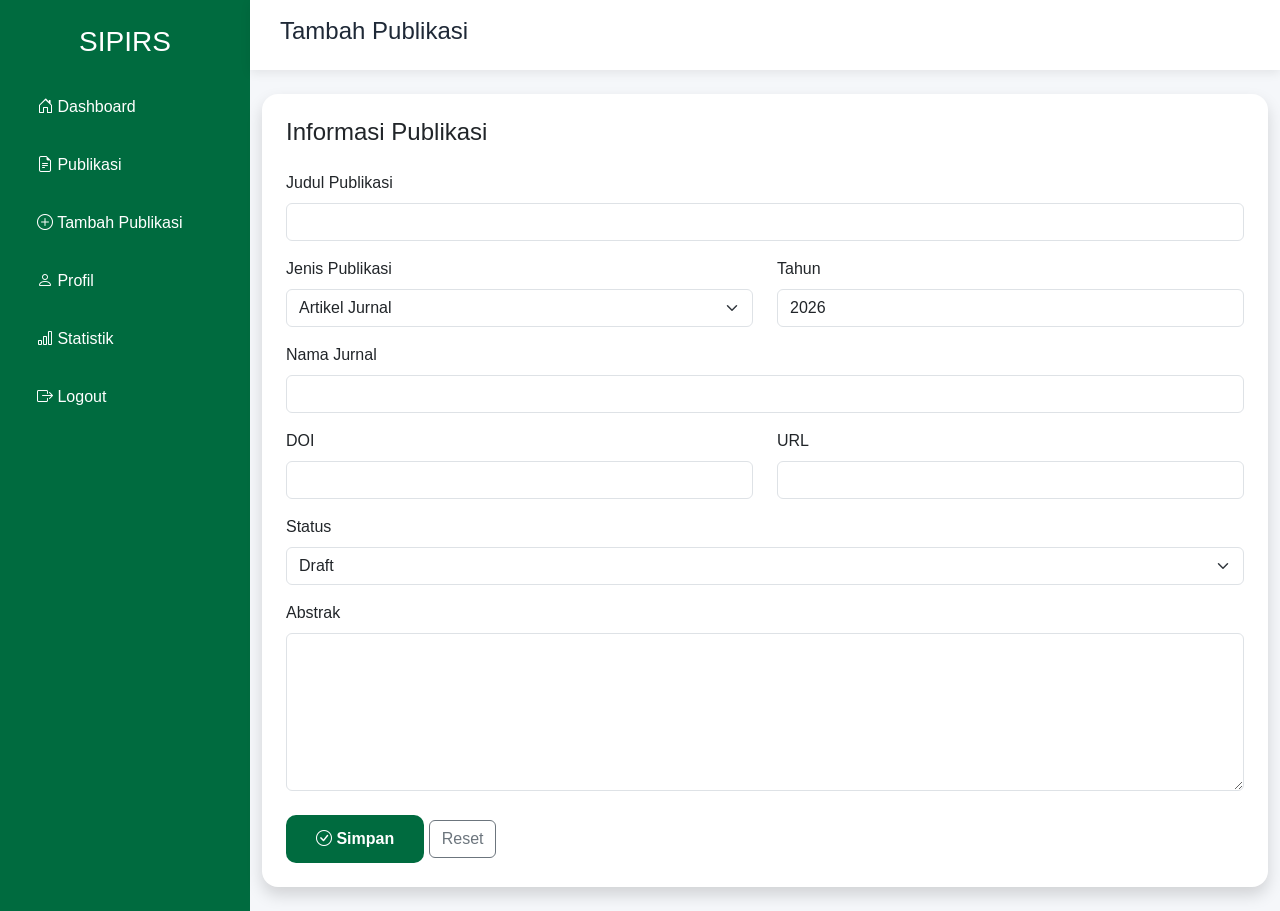
==== pages/add-publication.html @ 14efb26d "Create add-publication.html" ====
<!DOCTYPE html>
<html lang="id">
<head>

<meta charset="UTF-8">
<meta name="viewport" content="width=device-width, initial-scale=1">

<title>Tambah Publikasi | SIPIRS</title>

<link href="https://cdn.jsdelivr.net/npm/bootstrap@5.3.7/dist/css/bootstrap.min.css" rel="stylesheet">
<link href="https://cdn.jsdelivr.net/npm/bootstrap-icons@1.11.3/font/bootstrap-icons.css" rel="stylesheet">

<link rel="stylesheet" href="../css/style.css">
<link rel="stylesheet" href="../css/dashboard.css">

</head>

<body>

<div class="d-flex">

<div class="sidebar">

<h3 class="text-white text-center mb-4">
SIPIRS
</h3>

<a href="dashboard.html">
<i class="bi bi-house-door"></i>
Dashboard
</a>

<a href="#">
<i class="bi bi-file-earmark-text"></i>
Publikasi
</a>

<a class="active" href="#">
<i class="bi bi-plus-circle"></i>
Tambah Publikasi
</a>

<a href="#">
<i class="bi bi-person"></i>
Profil
</a>

<a href="#">
<i class="bi bi-bar-chart"></i>
Statistik
</a>

<a href="#" onclick="logout()">
<i class="bi bi-box-arrow-right"></i>
Logout
</a>

</div>

<div class="content">

<div class="topbar">

<h4>Tambah Publikasi</h4>

</div>

<div class="container py-4">

<div class="card shadow border-0 rounded-4">

<div class="card-body p-4">

<h4 class="mb-4">

Informasi Publikasi

</h4>

<form id="publicationForm">

<div class="mb-3">

<label class="form-label">

Judul Publikasi

</label>

<input
type="text"
class="form-control"
id="judul"
required>

</div>

<div class="row">

<div class="col-md-6">

<label class="form-label">

Jenis Publikasi

</label>

<select
id="jenis"
class="form-select">

<option>Artikel Jurnal</option>

<option>Prosiding</option>

<option>Buku</option>

<option>Book Chapter</option>

</select>

</div>

<div class="col-md-6">

<label class="form-label">

Tahun

</label>

<input
type="number"
id="tahun"
class="form-control"
value="2026">

</div>

</div>

<div class="mt-3">

<label class="form-label">

Nama Jurnal

</label>

<input
type="text"
id="jurnal"
class="form-control">

</div>

<div class="row mt-3">

<div class="col-md-6">

<label class="form-label">

DOI

</label>

<input
type="text"
id="doi"
class="form-control">

</div>

<div class="col-md-6">

<label class="form-label">

URL

</label>

<input
type="url"
id="url"
class="form-control">

</div>

</div>

<div class="mt-3">

<label class="form-label">

Status

</label>

<select
id="status"
class="form-select">

<option>Draft</option>

<option>Submitted</option>

<option>Accepted</option>

<option>Published</option>

</select>

</div>

<div class="mt-3">

<label class="form-label">

Abstrak

</label>

<textarea
id="abstrak"
class="form-control"
rows="6"></textarea>

</div>

<div class="mt-4">

<button
class="btn btn-kemenkes">

<i class="bi bi-check-circle"></i>

Simpan

</button>

<button
type="reset"
class="btn btn-outline-secondary">

Reset

</button>

</div>

</form>

</div>

</div>

</div>

</div>

</div>

</body>

</html>
---- css/style.css ----
body{
    font-family:'Poppins',sans-serif;
    background:#F8FAFC;
    color:#1F2937;
}

.section{
    padding:80px 0;
}

.section-title{
    font-weight:700;
    color:#0F172A;
}

.btn-kemenkes{
    background:#00A859;
    color:white;
    border:none;
    border-radius:10px;
    padding:12px 30px;
    font-weight:600;
}

.btn-kemenkes:hover{
    background:#008C49;
    color:white;
}

/* HERO */

.hero{

height:90vh;

background:
linear-gradient(
rgba(0,90,50,.60),
rgba(0,90,50,.60)
),

url("../assets/hero-rsup.jpg");

background-size:cover;

background-position:center;

display:flex;

align-items:center;

justify-content:center;

color:white;

}

.hero-content{

max-width:850px;

margin:auto;

}

.hero h1{

font-weight:700;

letter-spacing:2px;

}

.hero h2{

font-weight:300;

}

.hero p{

font-size:20px;

line-height:1.8;

}

.hero .btn{

padding:14px 35px;

border-radius:12px;

font-weight:600;

}

.login-page{

background:#F4F7FA;

}

.login-card{

border:none;

border-radius:20px;

}

.login-card input{

height:50px;

border-radius:10px;

}

.login-card label{

font-weight:600;

margin-bottom:8px;

}

.login-card .btn{

height:50px;

font-size:18px;

}

/* ================= LOGIN ================= */

.login-left{
background:
linear-gradient(rgba(0,90,50,.65),
rgba(0,90,50,.65)),
url("../assets/hero-rsup.jpg");

background-size:cover;
background-position:center;

min-height:100vh;

position:relative;

display:flex;
align-items:center;
}

.overlay{

position:absolute;

inset:0;

background:rgba(0,90,50,.65);

}

.hero-text{

position:relative;

z-index:2;

color:white;

max-width:650px;

margin-left:80px;

}

.hero-text h1{

font-size:72px;

font-weight:800;

letter-spacing:3px;

margin-bottom:20px;

}

.hero-text h3{

margin-top:20px;

font-weight:300;

}

.hero-text p{

margin-top:30px;

font-size:20px;

line-height:1.8;

}

.login-box{

background:white;

width:520px;

max-width:90%;

padding:55px;

border-radius:24px;

box-shadow:0 15px 40px rgba(0,0,0,.12);

}

.login-box input[type="email"],
.login-box input[type="password"]{
    height:58px;
    border-radius:14px;
    padding-left:18px;
}

.login-box .btn{

height:58px;

font-size:18px;

font-weight:700;

border-radius:14px;

}

.btn-kemenkes{

background:#006B3F;

color:white;

border:none;

}

.btn-kemenkes:hover{

background:#005030;

color:white;

}

.hero-line{

width:90px;

height:5px;

background:#F4C430;

margin:30px 0;

border-radius:20px;

}

body{

background:#EEF4F3;

}

.form-check{
    margin-top:10px;
    margin-bottom:25px;
}

.form-check-input{
    cursor:pointer;
}

.form-check-label{
    margin-left:6px;
    cursor:pointer;
    user-select:none;
}
---- css/dashboard.css ----
body{
    background:#F5F7FA;
}

.sidebar{

width:250px;
min-height:100vh;

background:#006B3F;

padding:25px;

}

.sidebar a{

display:block;

color:white;

padding:12px;

margin-bottom:10px;

text-decoration:none;

border-radius:10px;

transition:.3s;

}

.sidebar a:hover{

background:rgba(255,255,255,.2);

}

.content{

flex:1;

}

.topbar{

height:70px;

background:white;

padding:0 30px;

display:flex;

align-items:center;

justify-content:space-between;

box-shadow:0 3px 10px rgba(0,0,0,.08);

}

.card-stat{

background:white;

padding:25px;

border-radius:18px;

box-shadow:0 4px 12px rgba(0,0,0,.08);

text-align:center;

}

.card-stat h2{

color:#006B3F;

font-weight:700;

}
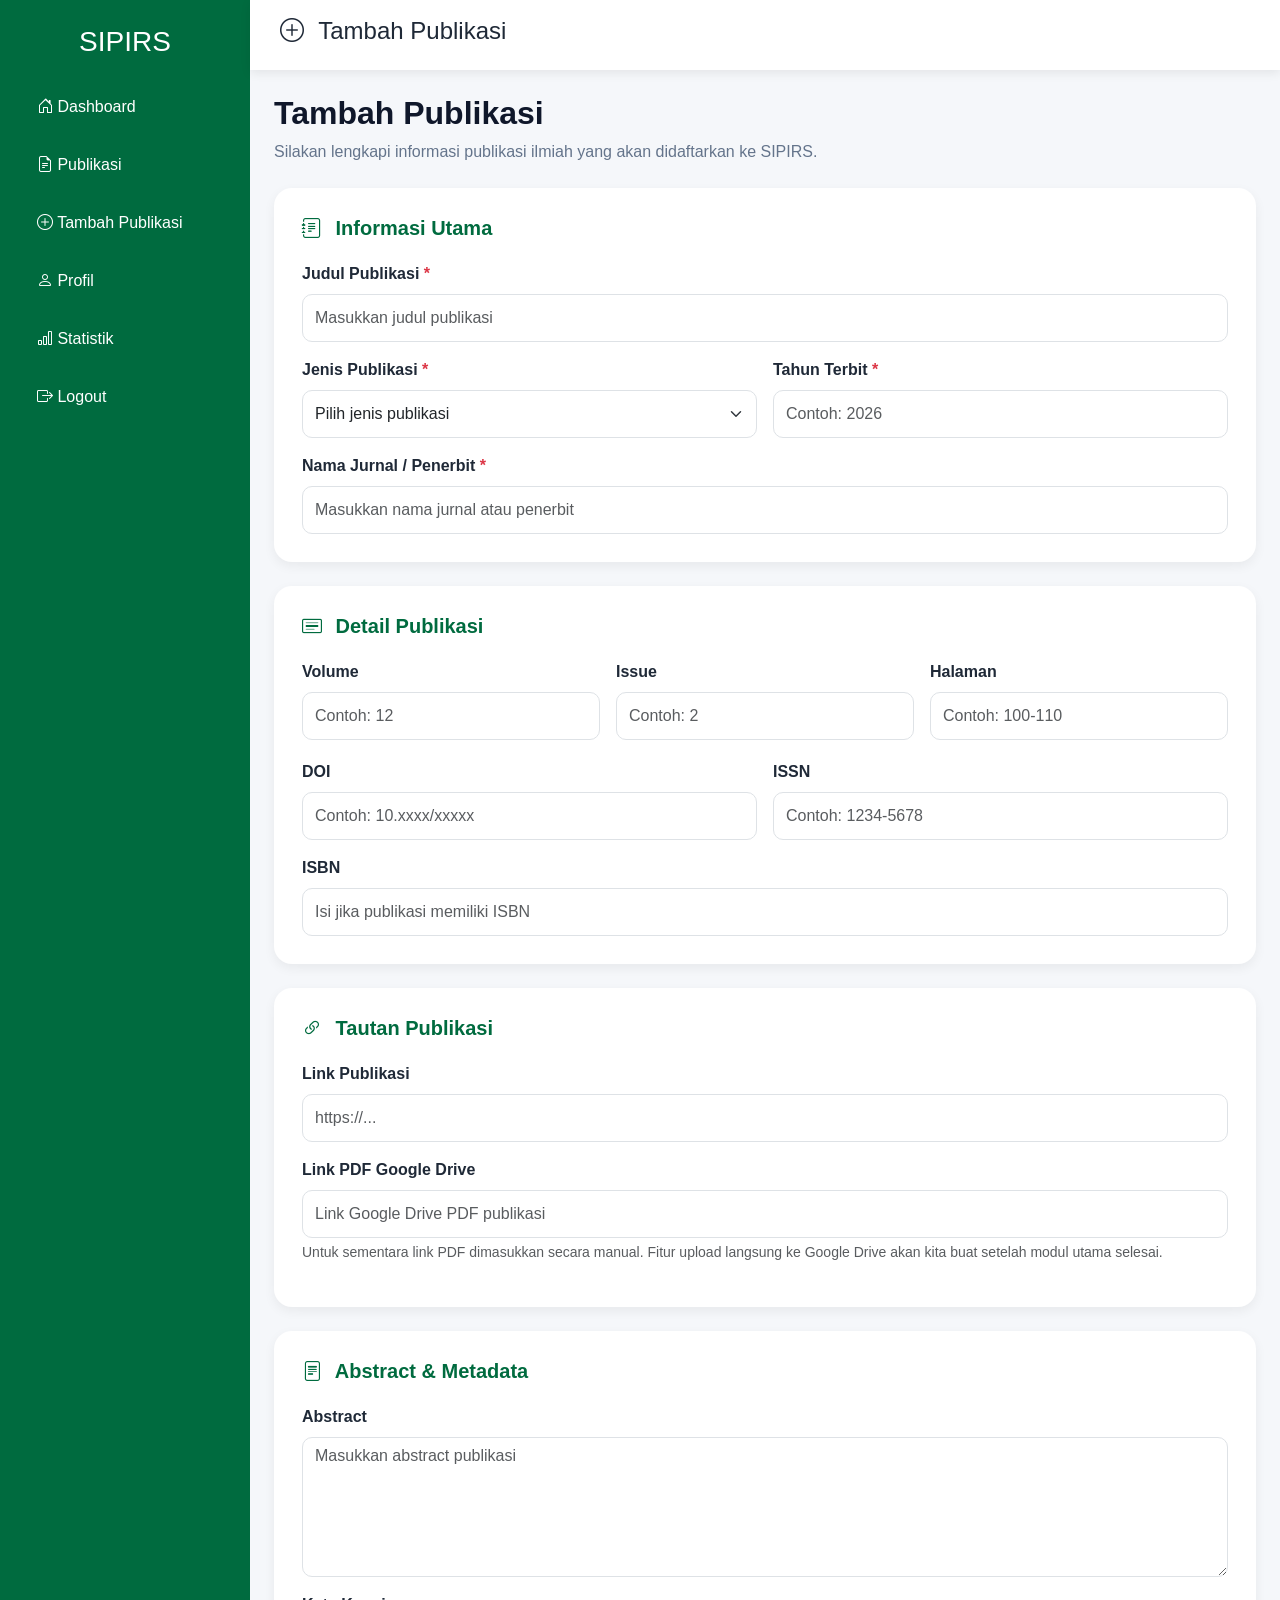
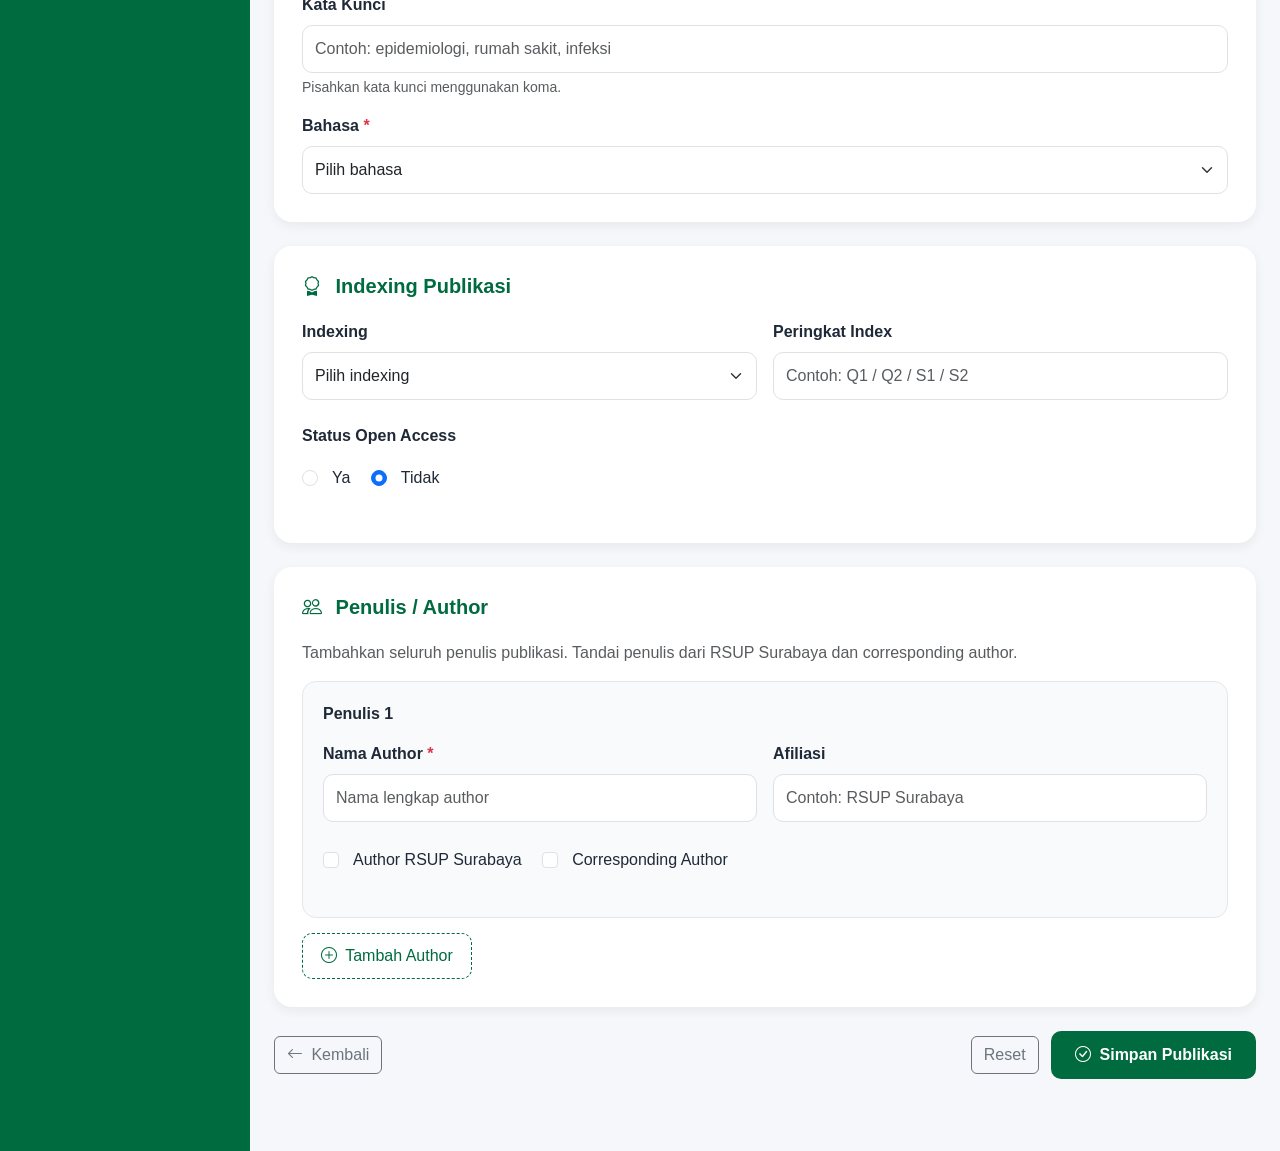
==== commit 1e14abc1: "Update add-publication.html" ====
--- a/pages/add-publication.html
+++ b/pages/add-publication.html
@@ -1,5 +1,6 @@
 <!DOCTYPE html>
 <html lang="id">
+
 <head>
 
 <meta charset="UTF-8">
@@ -7,258 +8,1068 @@
 
 <title>Tambah Publikasi | SIPIRS</title>
 
-<link href="https://cdn.jsdelivr.net/npm/bootstrap@5.3.7/dist/css/bootstrap.min.css" rel="stylesheet">
-<link href="https://cdn.jsdelivr.net/npm/bootstrap-icons@1.11.3/font/bootstrap-icons.css" rel="stylesheet">
-
+<!-- Bootstrap 5 -->
+<link
+href="https://cdn.jsdelivr.net/npm/bootstrap@5.3.7/dist/css/bootstrap.min.css"
+rel="stylesheet">
+
+<!-- Bootstrap Icons -->
+<link
+href="https://cdn.jsdelivr.net/npm/bootstrap-icons@1.11.3/font/bootstrap-icons.css"
+rel="stylesheet">
+
+<!-- CSS SIPIRS -->
 <link rel="stylesheet" href="../css/style.css">
 <link rel="stylesheet" href="../css/dashboard.css">
 
+<style>
+
+/* =========================
+   FORM PUBLIKASI
+========================= */
+
+.form-section {
+
+    background: white;
+    border-radius: 18px;
+    padding: 28px;
+    margin-bottom: 24px;
+
+    box-shadow: 0 4px 12px rgba(0,0,0,.06);
+
+}
+
+.form-section-title {
+
+    color: #006B3F;
+    font-weight: 700;
+    margin-bottom: 22px;
+
+}
+
+.form-label {
+
+    font-weight: 600;
+
+}
+
+.form-control,
+.form-select {
+
+    border-radius: 10px;
+    min-height: 48px;
+
+}
+
+textarea.form-control {
+
+    min-height: 140px;
+
+}
+
+.required {
+
+    color: #dc3545;
+
+}
+
+.author-card {
+
+    background: #f8fafc;
+    border: 1px solid #e5e7eb;
+    border-radius: 14px;
+    padding: 20px;
+    margin-bottom: 15px;
+
+}
+
+.btn-add-author {
+
+    border: 1px dashed #006B3F;
+    color: #006B3F;
+    background: white;
+    border-radius: 10px;
+    padding: 10px 18px;
+
+}
+
+.btn-add-author:hover {
+
+    background: #006B3F;
+    color: white;
+
+}
+
+.page-title {
+
+    font-weight: 700;
+    color: #0F172A;
+
+}
+
+.page-subtitle {
+
+    color: #64748B;
+
+}
+
+</style>
+
 </head>
 
+
 <body>
 
+
 <div class="d-flex">
 
+
+<!-- =========================================
+     SIDEBAR
+========================================= -->
+
 <div class="sidebar">
 
-<h3 class="text-white text-center mb-4">
-SIPIRS
-</h3>
-
-<a href="dashboard.html">
-<i class="bi bi-house-door"></i>
-Dashboard
-</a>
-
-<a href="#">
-<i class="bi bi-file-earmark-text"></i>
-Publikasi
-</a>
-
-<a class="active" href="#">
-<i class="bi bi-plus-circle"></i>
-Tambah Publikasi
-</a>
-
-<a href="#">
-<i class="bi bi-person"></i>
-Profil
-</a>
-
-<a href="#">
-<i class="bi bi-bar-chart"></i>
-Statistik
-</a>
-
-<a href="#" onclick="logout()">
-<i class="bi bi-box-arrow-right"></i>
-Logout
-</a>
-
-</div>
+    <h3 class="text-white text-center mb-4">
+        SIPIRS
+    </h3>
+
+
+    <a href="dashboard.html">
+
+        <i class="bi bi-house-door"></i>
+
+        Dashboard
+
+    </a>
+
+
+    <a href="#">
+
+        <i class="bi bi-file-earmark-text"></i>
+
+        Publikasi
+
+    </a>
+
+
+    <a href="add-publication.html">
+
+        <i class="bi bi-plus-circle"></i>
+
+        Tambah Publikasi
+
+    </a>
+
+
+    <a href="#">
+
+        <i class="bi bi-person"></i>
+
+        Profil
+
+    </a>
+
+
+    <a href="#">
+
+        <i class="bi bi-bar-chart"></i>
+
+        Statistik
+
+    </a>
+
+
+    <a href="#" onclick="logout()">
+
+        <i class="bi bi-box-arrow-right"></i>
+
+        Logout
+
+    </a>
+
+</div>
+
+
+
+<!-- =========================================
+     CONTENT
+========================================= -->
 
 <div class="content">
 
+
+<!-- TOPBAR -->
+
 <div class="topbar">
 
-<h4>Tambah Publikasi</h4>
-
-</div>
-
-<div class="container py-4">
-
-<div class="card shadow border-0 rounded-4">
-
-<div class="card-body p-4">
-
-<h4 class="mb-4">
-
-Informasi Publikasi
-
-</h4>
+    <h4>
+
+        <i class="bi bi-plus-circle me-2"></i>
+
+        Tambah Publikasi
+
+    </h4>
+
+
+    <div id="userName"></div>
+
+</div>
+
+
+
+<!-- =========================================
+     MAIN CONTENT
+========================================= -->
+
+<div class="container-fluid px-4 py-4">
+
+
+    <!-- PAGE TITLE -->
+
+    <div class="mb-4">
+
+        <h2 class="page-title">
+
+            Tambah Publikasi
+
+        </h2>
+
+        <p class="page-subtitle">
+
+            Silakan lengkapi informasi publikasi ilmiah
+            yang akan didaftarkan ke SIPIRS.
+
+        </p>
+
+    </div>
+
+
 
 <form id="publicationForm">
 
-<div class="mb-3">
-
-<label class="form-label">
-
-Judul Publikasi
-
-</label>
-
-<input
-type="text"
-class="form-control"
-id="judul"
-required>
-
-</div>
-
-<div class="row">
-
-<div class="col-md-6">
-
-<label class="form-label">
-
-Jenis Publikasi
-
-</label>
-
-<select
-id="jenis"
-class="form-select">
-
-<option>Artikel Jurnal</option>
-
-<option>Prosiding</option>
-
-<option>Buku</option>
-
-<option>Book Chapter</option>
-
-</select>
-
-</div>
-
-<div class="col-md-6">
-
-<label class="form-label">
-
-Tahun
-
-</label>
-
-<input
-type="number"
-id="tahun"
-class="form-control"
-value="2026">
-
-</div>
-
-</div>
-
-<div class="mt-3">
-
-<label class="form-label">
-
-Nama Jurnal
-
-</label>
-
-<input
-type="text"
-id="jurnal"
-class="form-control">
-
-</div>
-
-<div class="row mt-3">
-
-<div class="col-md-6">
-
-<label class="form-label">
-
-DOI
-
-</label>
-
-<input
-type="text"
-id="doi"
-class="form-control">
-
-</div>
-
-<div class="col-md-6">
-
-<label class="form-label">
-
-URL
-
-</label>
-
-<input
-type="url"
-id="url"
-class="form-control">
-
-</div>
-
-</div>
-
-<div class="mt-3">
-
-<label class="form-label">
-
-Status
-
-</label>
-
-<select
-id="status"
-class="form-select">
-
-<option>Draft</option>
-
-<option>Submitted</option>
-
-<option>Accepted</option>
-
-<option>Published</option>
-
-</select>
-
-</div>
-
-<div class="mt-3">
-
-<label class="form-label">
-
-Abstrak
-
-</label>
-
-<textarea
-id="abstrak"
-class="form-control"
-rows="6"></textarea>
-
-</div>
-
-<div class="mt-4">
-
-<button
-class="btn btn-kemenkes">
-
-<i class="bi bi-check-circle"></i>
-
-Simpan
-
-</button>
-
-<button
-type="reset"
-class="btn btn-outline-secondary">
-
-Reset
-
-</button>
-
-</div>
+
+
+<!-- =========================================
+     1. INFORMASI UTAMA
+========================================= -->
+
+<div class="form-section">
+
+    <h5 class="form-section-title">
+
+        <i class="bi bi-journal-text me-2"></i>
+
+        Informasi Utama
+
+    </h5>
+
+
+
+    <!-- JUDUL -->
+
+    <div class="mb-3">
+
+        <label class="form-label">
+
+            Judul Publikasi
+
+            <span class="required">*</span>
+
+        </label>
+
+        <input
+            type="text"
+            class="form-control"
+            id="judul"
+            name="judul"
+            placeholder="Masukkan judul publikasi"
+            required>
+
+    </div>
+
+
+
+    <div class="row g-3">
+
+
+        <!-- JENIS -->
+
+        <div class="col-md-6">
+
+            <label class="form-label">
+
+                Jenis Publikasi
+
+                <span class="required">*</span>
+
+            </label>
+
+            <select
+                class="form-select"
+                id="jenisPublikasi"
+                name="jenisPublikasi"
+                required>
+
+                <option value="">
+
+                    Pilih jenis publikasi
+
+                </option>
+
+                <!--
+                Akan diisi otomatis
+                dari 06_MASTER_JENIS_PUBLIKASI
+                -->
+
+            </select>
+
+        </div>
+
+
+
+        <!-- TAHUN -->
+
+        <div class="col-md-6">
+
+            <label class="form-label">
+
+                Tahun Terbit
+
+                <span class="required">*</span>
+
+            </label>
+
+            <input
+                type="number"
+                class="form-control"
+                id="tahunTerbit"
+                name="tahunTerbit"
+                min="1900"
+                max="2100"
+                placeholder="Contoh: 2026"
+                required>
+
+        </div>
+
+
+    </div>
+
+
+
+    <!-- JURNAL -->
+
+    <div class="mt-3">
+
+        <label class="form-label">
+
+            Nama Jurnal / Penerbit
+
+            <span class="required">*</span>
+
+        </label>
+
+        <input
+            type="text"
+            class="form-control"
+            id="namaJurnalPenerbit"
+            name="namaJurnalPenerbit"
+            placeholder="Masukkan nama jurnal atau penerbit"
+            required>
+
+    </div>
+
+</div>
+
+
+
+<!-- =========================================
+     2. DETAIL PUBLIKASI
+========================================= -->
+
+<div class="form-section">
+
+    <h5 class="form-section-title">
+
+        <i class="bi bi-card-text me-2"></i>
+
+        Detail Publikasi
+
+    </h5>
+
+
+    <div class="row g-3">
+
+
+        <!-- VOLUME -->
+
+        <div class="col-md-4">
+
+            <label class="form-label">
+
+                Volume
+
+            </label>
+
+            <input
+                type="text"
+                class="form-control"
+                id="volume"
+                name="volume"
+                placeholder="Contoh: 12">
+
+        </div>
+
+
+
+        <!-- ISSUE -->
+
+        <div class="col-md-4">
+
+            <label class="form-label">
+
+                Issue
+
+            </label>
+
+            <input
+                type="text"
+                class="form-control"
+                id="issue"
+                name="issue"
+                placeholder="Contoh: 2">
+
+        </div>
+
+
+
+        <!-- HALAMAN -->
+
+        <div class="col-md-4">
+
+            <label class="form-label">
+
+                Halaman
+
+            </label>
+
+            <input
+                type="text"
+                class="form-control"
+                id="halaman"
+                name="halaman"
+                placeholder="Contoh: 100-110">
+
+        </div>
+
+
+    </div>
+
+
+
+    <div class="row g-3 mt-1">
+
+
+        <!-- DOI -->
+
+        <div class="col-md-6">
+
+            <label class="form-label">
+
+                DOI
+
+            </label>
+
+            <input
+                type="text"
+                class="form-control"
+                id="doi"
+                name="doi"
+                placeholder="Contoh: 10.xxxx/xxxxx">
+
+        </div>
+
+
+
+        <!-- ISSN -->
+
+        <div class="col-md-6">
+
+            <label class="form-label">
+
+                ISSN
+
+            </label>
+
+            <input
+                type="text"
+                class="form-control"
+                id="issn"
+                name="issn"
+                placeholder="Contoh: 1234-5678">
+
+        </div>
+
+
+    </div>
+
+
+
+    <!-- ISBN -->
+
+    <div class="mt-3">
+
+        <label class="form-label">
+
+            ISBN
+
+        </label>
+
+        <input
+            type="text"
+            class="form-control"
+            id="isbn"
+            name="isbn"
+            placeholder="Isi jika publikasi memiliki ISBN">
+
+    </div>
+
+</div>
+
+
+
+<!-- =========================================
+     3. LINK PUBLIKASI
+========================================= -->
+
+<div class="form-section">
+
+    <h5 class="form-section-title">
+
+        <i class="bi bi-link-45deg me-2"></i>
+
+        Tautan Publikasi
+
+    </h5>
+
+
+    <div class="mb-3">
+
+        <label class="form-label">
+
+            Link Publikasi
+
+        </label>
+
+        <input
+            type="url"
+            class="form-control"
+            id="linkPublikasi"
+            name="linkPublikasi"
+            placeholder="https://...">
+
+    </div>
+
+
+    <div class="mb-3">
+
+        <label class="form-label">
+
+            Link PDF Google Drive
+
+        </label>
+
+        <input
+            type="url"
+            class="form-control"
+            id="linkPDFDrive"
+            name="linkPDFDrive"
+            placeholder="Link Google Drive PDF publikasi">
+
+        <div class="form-text">
+
+            Untuk sementara link PDF dimasukkan secara manual.
+            Fitur upload langsung ke Google Drive akan kita buat setelah modul utama selesai.
+
+        </div>
+
+    </div>
+
+</div>
+
+
+
+<!-- =========================================
+     4. ABSTRACT & METADATA
+========================================= -->
+
+<div class="form-section">
+
+    <h5 class="form-section-title">
+
+        <i class="bi bi-file-text me-2"></i>
+
+        Abstract & Metadata
+
+    </h5>
+
+
+    <!-- ABSTRACT -->
+
+    <div class="mb-3">
+
+        <label class="form-label">
+
+            Abstract
+
+        </label>
+
+        <textarea
+            class="form-control"
+            id="abstract"
+            name="abstract"
+            placeholder="Masukkan abstract publikasi"></textarea>
+
+    </div>
+
+
+
+    <!-- KEYWORDS -->
+
+    <div class="mb-3">
+
+        <label class="form-label">
+
+            Kata Kunci
+
+        </label>
+
+        <input
+            type="text"
+            class="form-control"
+            id="kataKunci"
+            name="kataKunci"
+            placeholder="Contoh: epidemiologi, rumah sakit, infeksi">
+
+        <div class="form-text">
+
+            Pisahkan kata kunci menggunakan koma.
+
+        </div>
+
+    </div>
+
+
+
+    <!-- BAHASA -->
+
+    <div>
+
+        <label class="form-label">
+
+            Bahasa
+
+            <span class="required">*</span>
+
+        </label>
+
+        <select
+            class="form-select"
+            id="bahasa"
+            name="bahasa"
+            required>
+
+            <option value="">
+
+                Pilih bahasa
+
+            </option>
+
+            <option value="Indonesia">
+
+                Indonesia
+
+            </option>
+
+            <option value="Inggris">
+
+                Inggris
+
+            </option>
+
+            <option value="Lainnya">
+
+                Lainnya
+
+            </option>
+
+        </select>
+
+    </div>
+
+</div>
+
+
+
+<!-- =========================================
+     5. INDEXING
+========================================= -->
+
+<div class="form-section">
+
+    <h5 class="form-section-title">
+
+        <i class="bi bi-award me-2"></i>
+
+        Indexing Publikasi
+
+    </h5>
+
+
+
+    <div class="row g-3">
+
+
+        <!-- INDEXING -->
+
+        <div class="col-md-6">
+
+            <label class="form-label">
+
+                Indexing
+
+            </label>
+
+            <select
+                class="form-select"
+                id="indexing"
+                name="indexing">
+
+                <option value="">
+
+                    Pilih indexing
+
+                </option>
+
+                <!--
+                Akan diisi otomatis
+                dari 07_MASTER_INDEXING
+                -->
+
+            </select>
+
+        </div>
+
+
+
+        <!-- PERINGKAT -->
+
+        <div class="col-md-6">
+
+            <label class="form-label">
+
+                Peringkat Index
+
+            </label>
+
+            <input
+                type="text"
+                class="form-control"
+                id="peringkatIndex"
+                name="peringkatIndex"
+                placeholder="Contoh: Q1 / Q2 / S1 / S2">
+
+        </div>
+
+
+    </div>
+
+
+
+    <!-- OPEN ACCESS -->
+
+    <div class="mt-4">
+
+        <label class="form-label d-block">
+
+            Status Open Access
+
+        </label>
+
+
+        <div class="form-check form-check-inline">
+
+            <input
+                class="form-check-input"
+                type="radio"
+                name="statusOpenAccess"
+                id="openAccessYa"
+                value="Ya">
+
+            <label
+                class="form-check-label"
+                for="openAccessYa">
+
+                Ya
+
+            </label>
+
+        </div>
+
+
+
+        <div class="form-check form-check-inline">
+
+            <input
+                class="form-check-input"
+                type="radio"
+                name="statusOpenAccess"
+                id="openAccessTidak"
+                value="Tidak"
+                checked>
+
+            <label
+                class="form-check-label"
+                for="openAccessTidak">
+
+                Tidak
+
+            </label>
+
+        </div>
+
+    </div>
+
+</div>
+
+
+
+<!-- =========================================
+     6. AUTHOR
+========================================= -->
+
+<div class="form-section">
+
+    <h5 class="form-section-title">
+
+        <i class="bi bi-people me-2"></i>
+
+        Penulis / Author
+
+    </h5>
+
+
+    <p class="text-muted">
+
+        Tambahkan seluruh penulis publikasi.
+        Tandai penulis dari RSUP Surabaya dan corresponding author.
+
+    </p>
+
+
+
+    <!-- AUTHOR CONTAINER -->
+
+    <div id="authorContainer">
+
+
+        <!-- AUTHOR 1 -->
+
+        <div class="author-card author-item">
+
+
+            <div class="d-flex justify-content-between align-items-center mb-3">
+
+                <strong>
+
+                    Penulis 1
+
+                </strong>
+
+            </div>
+
+
+            <div class="row g-3">
+
+
+                <!-- NAMA -->
+
+                <div class="col-md-6">
+
+                    <label class="form-label">
+
+                        Nama Author
+
+                        <span class="required">*</span>
+
+                    </label>
+
+                    <input
+                        type="text"
+                        class="form-control author-name"
+                        name="authorName[]"
+                        placeholder="Nama lengkap author"
+                        required>
+
+                </div>
+
+
+
+                <!-- AFILIASI -->
+
+                <div class="col-md-6">
+
+                    <label class="form-label">
+
+                        Afiliasi
+
+                    </label>
+
+                    <input
+                        type="text"
+                        class="form-control author-affiliation"
+                        name="authorAffiliation[]"
+                        placeholder="Contoh: RSUP Surabaya">
+
+                </div>
+
+
+            </div>
+
+
+
+            <div class="mt-3">
+
+
+                <div class="form-check form-check-inline">
+
+                    <input
+                        class="form-check-input author-rsup"
+                        type="checkbox"
+                        name="authorRSUP[]">
+
+                    <label class="form-check-label">
+
+                        Author RSUP Surabaya
+
+                    </label>
+
+                </div>
+
+
+
+                <div class="form-check form-check-inline">
+
+                    <input
+                        class="form-check-input author-corresponding"
+                        type="checkbox"
+                        name="authorCorresponding[]">
+
+                    <label class="form-check-label">
+
+                        Corresponding Author
+
+                    </label>
+
+                </div>
+
+
+            </div>
+
+        </div>
+
+    </div>
+
+
+
+    <!-- ADD AUTHOR -->
+
+    <button
+        type="button"
+        class="btn btn-add-author"
+        id="addAuthorBtn">
+
+        <i class="bi bi-plus-circle me-1"></i>
+
+        Tambah Author
+
+    </button>
+
+
+</div>
+
+
+
+<!-- =========================================
+     ACTION BUTTON
+========================================= -->
+
+<div class="d-flex justify-content-between align-items-center mb-5">
+
+
+    <a
+        href="dashboard.html"
+        class="btn btn-outline-secondary">
+
+        <i class="bi bi-arrow-left me-1"></i>
+
+        Kembali
+
+    </a>
+
+
+
+    <div>
+
+
+        <button
+            type="reset"
+            class="btn btn-outline-secondary me-2">
+
+            Reset
+
+        </button>
+
+
+
+        <button
+            type="submit"
+            class="btn btn-kemenkes px-4">
+
+            <i class="bi bi-check-circle me-1"></i>
+
+            Simpan Publikasi
+
+        </button>
+
+
+    </div>
+
+</div>
+
 
 </form>
 
-</div>
-
-</div>
-
-</div>
-
-</div>
-
-</div>
+
+</div>
+
+</div>
+
+
+</div>
+
+
+
+<!-- Bootstrap JS -->
+
+<script
+src="https://cdn.jsdelivr.net/npm/bootstrap@5.3.7/dist/js/bootstrap.bundle.min.js">
+</script>
+
+
+<!-- JS Publikasi -->
+<script src="../js/add-publication.js"></script>
+
 
 </body>
 
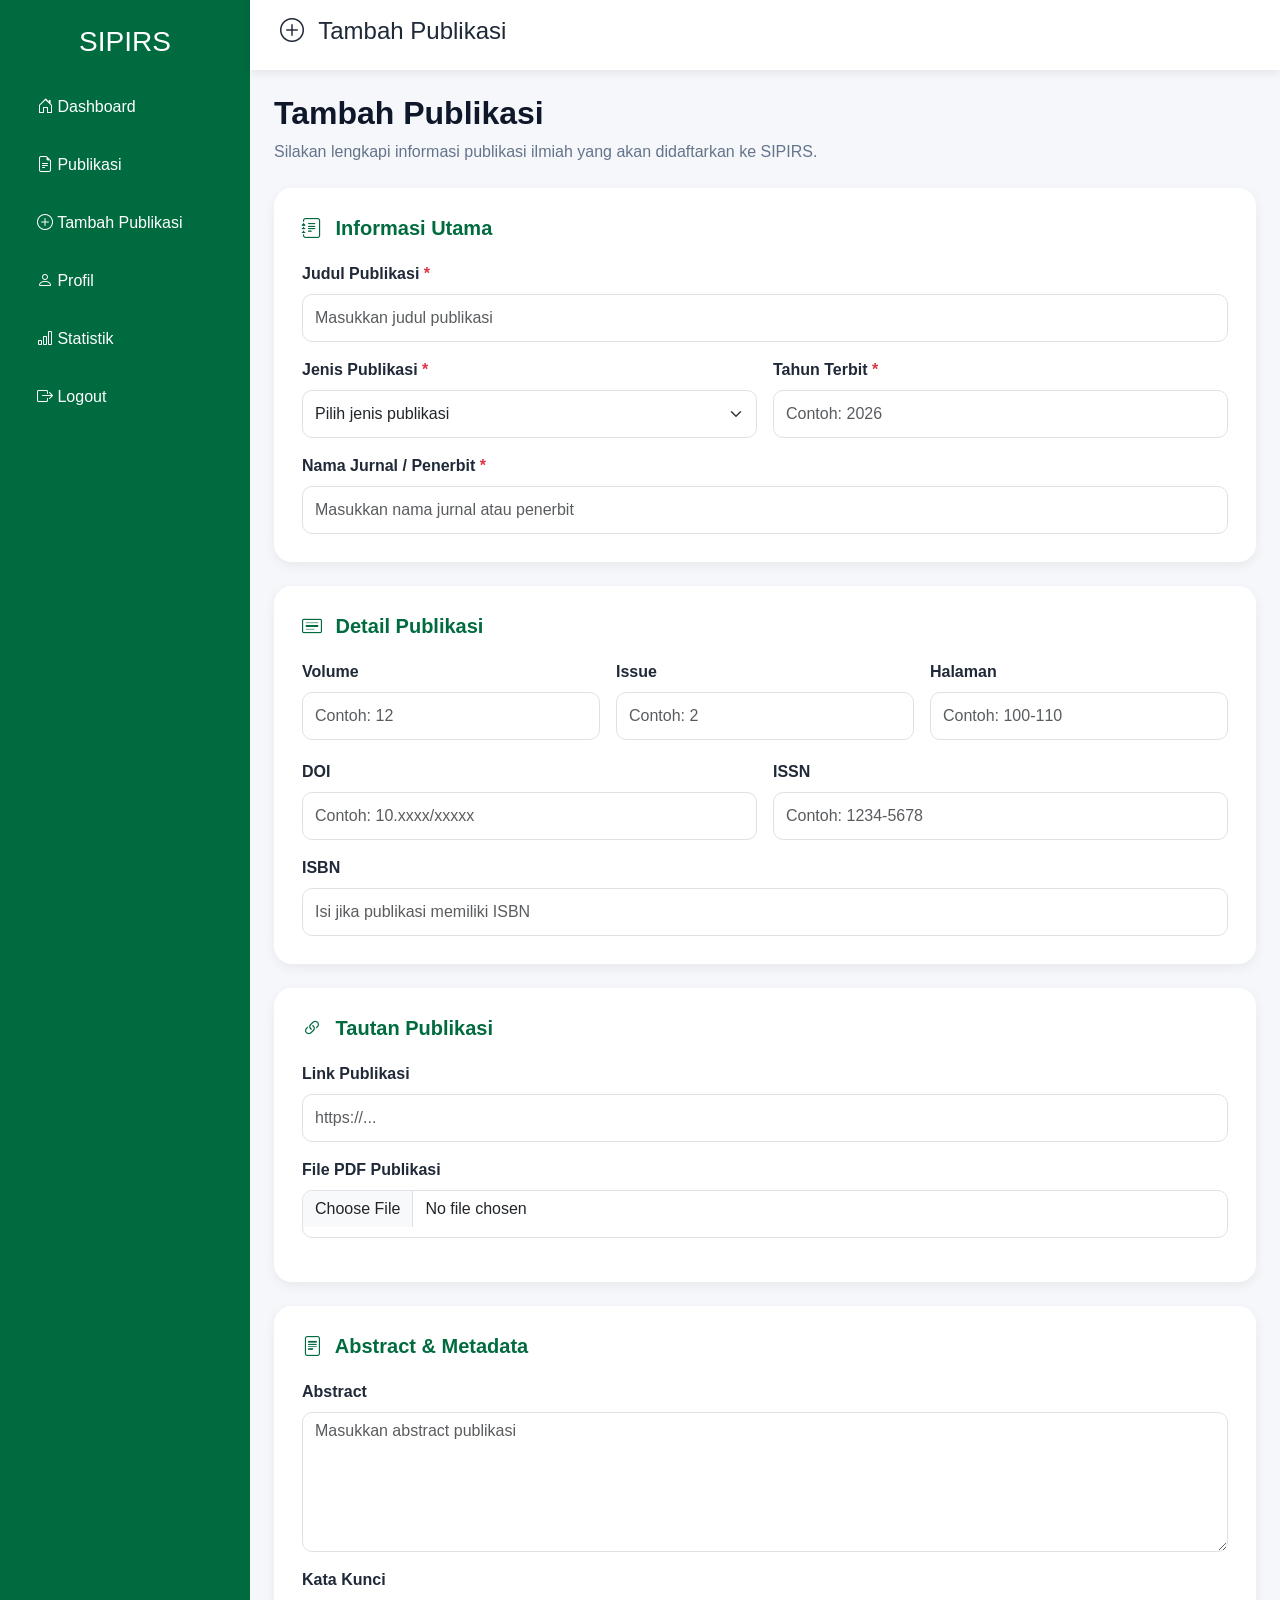
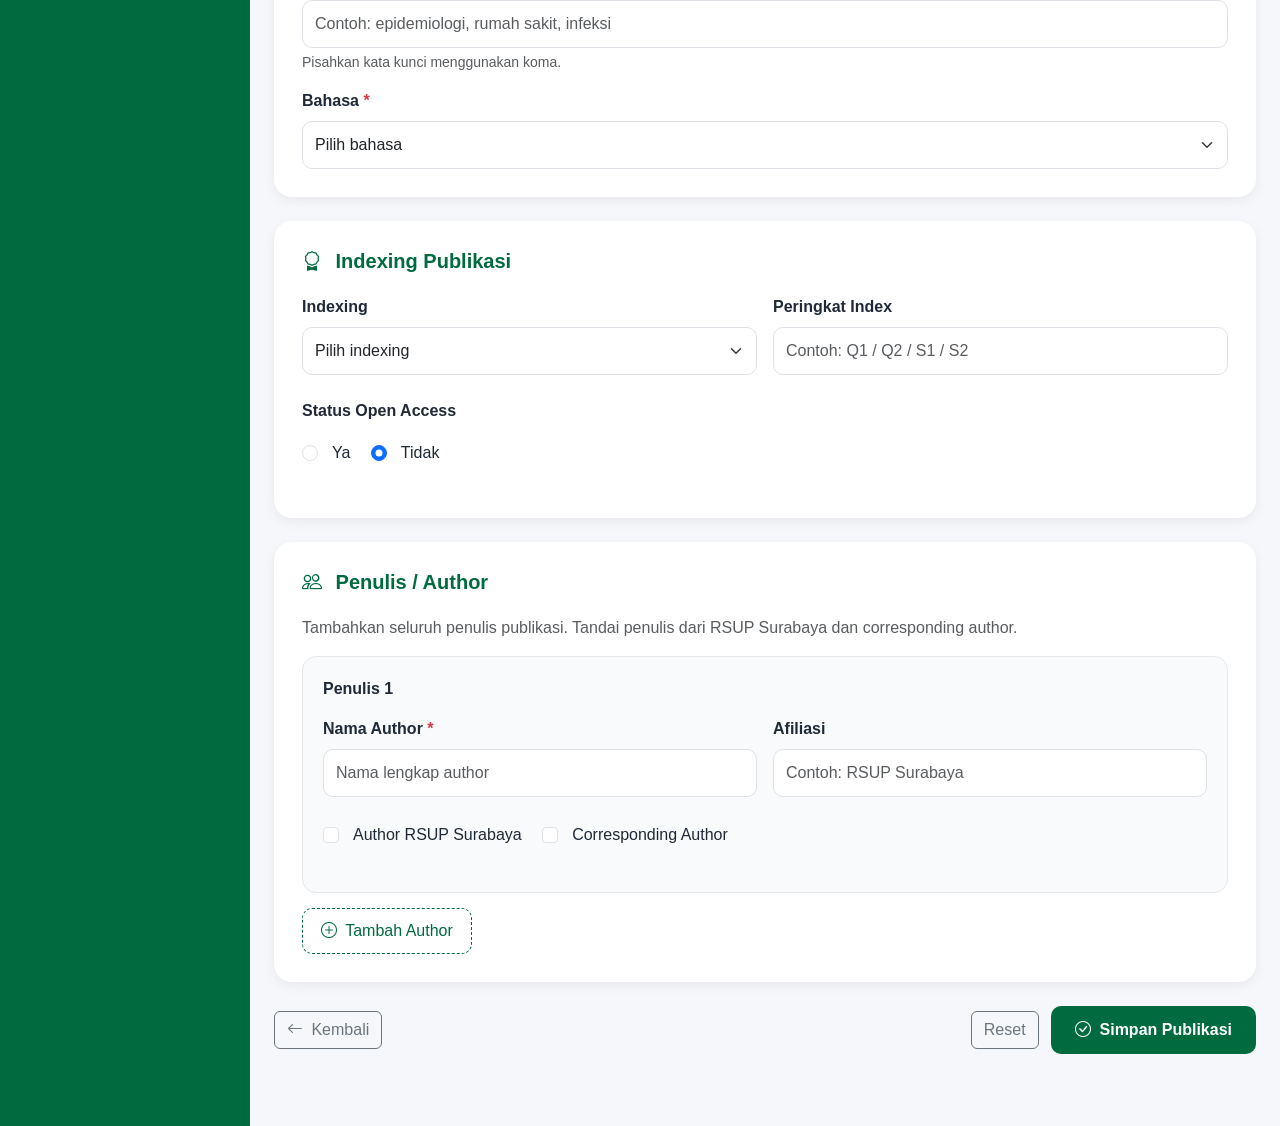
==== commit 4c57357a: "Update add-publication.html" ====
--- a/pages/add-publication.html
+++ b/pages/add-publication.html
@@ -144,7 +144,7 @@
     </a>
 
 
-    <a href="#">
+    <a href="publication.html">
 
         <i class="bi bi-file-earmark-text"></i>
 
@@ -575,21 +575,21 @@
 
         <label class="form-label">
 
-            Link PDF Google Drive
+            File PDF Publikasi
 
         </label>
 
         <input
-            type="url"
+            type="file"
             class="form-control"
-            id="linkPDFDrive"
+            id="pdfFile"
+            accept=".pdf"
             name="linkPDFDrive"
             placeholder="Link Google Drive PDF publikasi">
 
-        <div class="form-text">
-
-            Untuk sementara link PDF dimasukkan secara manual.
-            Fitur upload langsung ke Google Drive akan kita buat setelah modul utama selesai.
+        <div 
+           id="uploadStatus"
+           class="small mt-2 text-success">
 
         </div>
 
